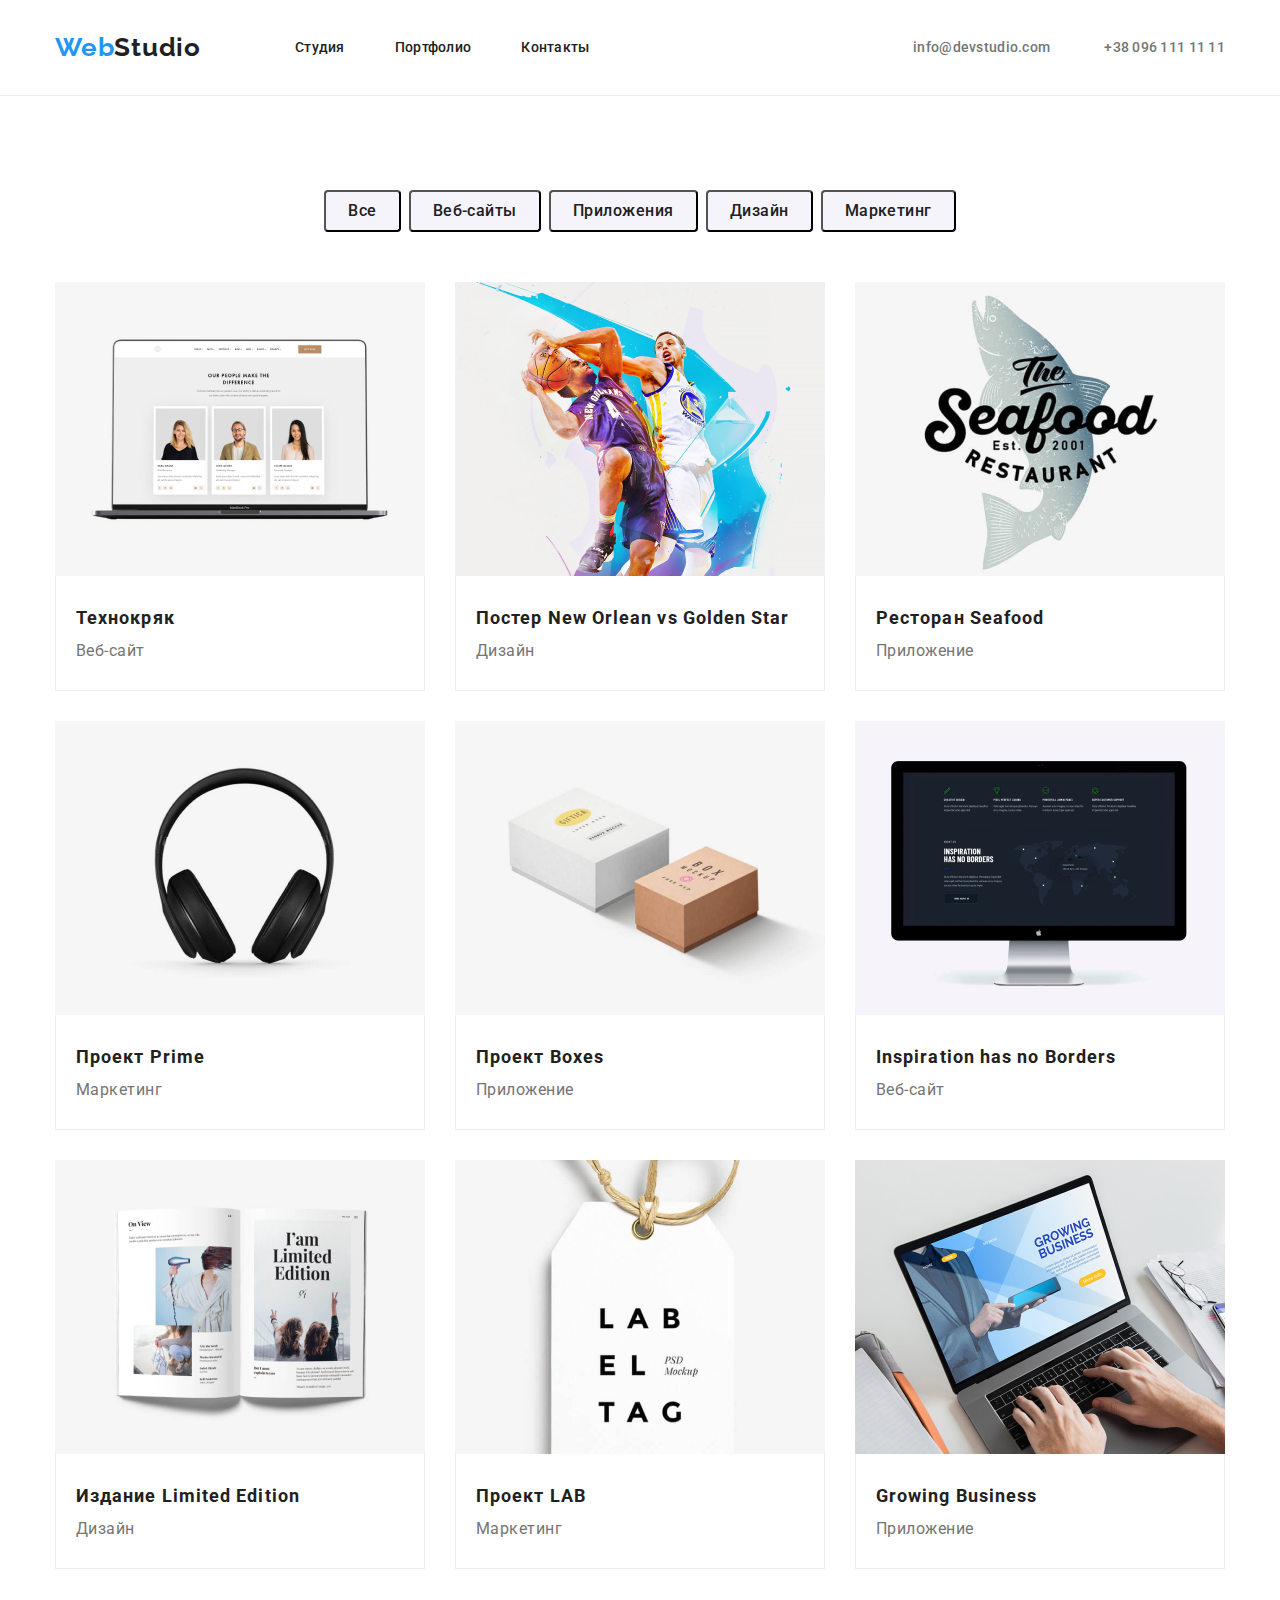
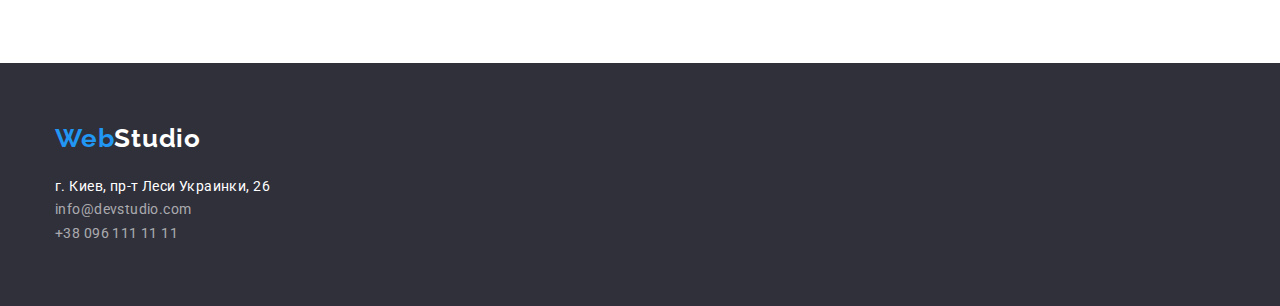
==== portfolio.html @ 3fd45a53 "upd" ====
<!DOCTYPE html>
<html lang="ru">
  <head>
    <meta charset="UTF-8" />
    <meta name="viewport" content="width=device-width, initial-scale=1.0" />
    <title>Портфолио</title>
    <link
      rel="stylesheet"
      href="https://cdnjs.cloudflare.com/ajax/libs/modern-normalize/1.0.0/modern-normalize.css"
    />
    <link
      href="https://fonts.googleapis.com/css2?family=Raleway:wght@700&family=Roboto:wght@400;500;700;900&display=swap"
      rel="stylesheet"
    />
    <link rel="stylesheet" href="./css/styles.css" />
  </head>

  <body>
    <!-- HEADER -->
    <header class="header">
      <div class="container">
        <nav class="navigation">
          <a
            class="logo link"
            href="./index.html"
            aria-label="логотип вэб студиа"
            lang="en"
          >
            <span class="logo-first">Web</span
            ><span class="logo-second">Studio</span>
          </a>
          <ul class="navigation-list list">
            <li class="navigation-list-item">
              <a class="navigation-list-item-link link" href="./index.html"
                >Студия</a
              >
            </li>
            <li class="navigation-list-item">
              <a class="navigation-list-item-link link" href="./portfolio.html"
                >Портфолио</a
              >
            </li>
            <li class="navigation-list-item">
              <a class="navigation-list-item-link link" href="">Контакты</a>
            </li>
          </ul>
        </nav>

        <address class="address">
          <a class="header-mail-link link" href="mailto:info@devstudio.com"
            >info@devstudio.com</a
          >
          <a class="header-tel-link link" href="tel:380961111111"
            >+38 096 111 11 11</a
          >
        </address>
      </div>
    </header>

    <!-- MAIN -->
    <main>
      <!-- PROJECTS -->
      <section class="projects">
        <h1 hidden>Наши проекты</h1>
        <nav class="project-nav">
          <ul class="project-nav-list list">
            <li class="project-nav-list-item">
              <button class="btn" type="button">Все</button>
            </li>
            <li class="project-nav-list-item">
              <button class="btn" type="button">Веб-сайты</button>
            </li>
            <li class="project-nav-list-item">
              <button class="btn" type="button">Приложения</button>
            </li>
            <li class="project-nav-list-item">
              <button class="btn" type="button">Дизайн</button>
            </li>
            <li class="project-nav-list-item">
              <button class="btn" type="button">Маркетинг</button>
            </li>
          </ul>
        </nav>

        <div class="container">
          <ul class="project-list list">
            <li class="project-list-item">
              <img
                class="project-list-img"
                src="./images/portfolio/img.jpg"
                alt="Компьютер с тремя фото"
                width="370"
                height="294"
              />
              <div class="project-list-content">
                <h2 class="projects-title">Технокряк</h2>
                <p class="project-description">Веб-сайт</p>
              </div>
            </li>
            <li class="project-list-item">
              <img
                class="project-list-img"
                src="./images/portfolio/img-1.jpg"
                alt="Два баскетболиста борются за мяч"
                width="370"
                height="294"
              />
              <div class="project-list-content">
                <h2 class="projects-title">
                  Постер <span lang="en">New Orlean vs Golden Star</span>
                </h2>
                <p class="project-description">Дизайн</p>
              </div>
            </li>
            <li class="project-list-item">
              <img
                class="project-list-img"
                src="./images/portfolio/img-2.jpg"
                alt="Логотип ресторана"
                width="370"
                height="294"
              />
              <div class="project-list-content">
                <h2 class="projects-title">
                  Ресторан <span lang="en">Seafood</span>
                </h2>
                <p class="project-description">Приложение</p>
              </div>
            </li>
            <li class="project-list-item">
              <img
                class="project-list-img"
                src="./images/portfolio/img-3.jpg"
                alt="Наушники"
                width="370"
                height="294"
              />
              <div class="project-list-content">
                <h2 class="projects-title">
                  Проект <span lang="en">Prime</span>
                </h2>
                <p class="project-description">Маркетинг</p>
              </div>
            </li>
            <li class="project-list-item">
              <img
                class="project-list-img"
                src="./images/portfolio/img-4.jpg"
                alt="Две коробки разного размера"
                width="370"
                height="294"
              />
              <div class="project-list-content">
                <h2 class="projects-title">
                  Проект <span lang="en">Boxes</span>
                </h2>
                <p class="project-description">Приложение</p>
              </div>
            </li>
            <li class="project-list-item">
              <img
                class="project-list-img"
                src="./images/portfolio/img-5.jpg"
                alt="iMac с сайтом"
                width="370"
                height="294"
              />
              <div class="project-list-content">
                <h2 class="projects-title" lang="en">
                  Inspiration has no Borders
                </h2>
                <p class="project-description">Веб-сайт</p>
              </div>
            </li>
            <li class="project-list-item">
              <img
                class="project-list-img"
                src="./images/portfolio/img-6.jpg"
                alt="Открытая книга"
                width="370"
                height="294"
              />
              <div class="project-list-content">
                <h2 class="projects-title">
                  Издание <span lang="en">Limited Edition</span>
                </h2>
                <p class="project-description">Дизайн</p>
              </div>
            </li>

            <li class="project-list-item">
              <img
                class="project-list-img"
                src="./images/portfolio/img-7.jpg"
                alt="Лейбочка"
                width="370"
                height="294"
              />
              <div class="project-list-content">
                <h2 class="projects-title">
                  Проект <span lang="en">LAB</span>
                </h2>
                <p class="project-description">Маркетинг</p>
              </div>
            </li>
            <li class="project-list-item">
              <img
                class="project-list-img"
                src="./images/portfolio/img-8.jpg"
                alt="Человек печатает на ноутбуке"
                width="370"
                height="294"
              />
              <div class="project-list-content">
                <h2 class="projects-title" lang="en">Growing Business</h2>
                <p class="project-description">Приложение</p>
              </div>
            </li>
          </ul>
        </div>
      </section>
    </main>

    <!-- FOOTER -->
    <footer class="footer">
      <div class="container">
        <a
          class="logo link"
          href="./index.html"
          aria-label="логотип вэб студиа"
          lang="en"
        >
          <span class="logo-first">Web</span
          ><span class="logo-foot-second">Studio</span>
        </a>
        <address class="address">
          <ul class="address-list list">
            <li class="adress-list-item">
              <a
                class="address-list-link link"
                target="_blank"
                href="https://goo.gl/maps/9VeZTKKHiptrLCxo6"
                >г. Киев, пр-т Леси Украинки, 26</a
              >
            </li>
            <li>
              <a class="footer-mail-link link" href="mailto:info@devstudio.com"
                >info@devstudio.com</a
              >
            </li>
            <li>
              <a class="footer-tel-link link" href="tel:380961111111"
                >+38 096 111 11 11</a
              >
            </li>
          </ul>
        </address>
        <!--<img
            class="footer-img"
            src="./images/footer/footer_img.jpg"
            alt="Черный фон подвала"
            width="1600"
            height="252"
          />-->
      </div>
    </footer>
  </body>
</html>
---- css/styles.css ----
/*
Основной цвет текста #757575
Вторичный цвет текста #212121
Акцент #2196F3


font-family: Raleway bold; - лого
font-family: Roboto 500; - навигация шапки, h команды, нав портфолио
font-family: Roboto 900; h героя
font-family: Roboto bold; кнопка услуг, h фичи, h секций, h портфеля
font-family: Roboto normal(400) p фичи, p команды, p портфеля
*/

:root {
  --primari-font-family: 'Roboto', sans-serif;
  --secondary-font: 'Raleway', sans-serif;
  --primary-text-color: #757575;
  --title-text-color: #212121;
  --secondary-title-color: #ffffff;
  --accent-color: #2196f3;
  --secondary-bg-color: #f5f4fa;
}

*,
*::before,
*::after {
  margin: 0;
  padding: 0;
}

.list {
  list-style: none;
}

.link {
  text-decoration: none;
}

.address {
  font-style: normal;
}

body {
  font-family: var(--primari-font-family);
  color: var(--primary-text-color);
  font-style: normal;
  /*max-width: 1600px;
  margin: auto;*/
}

img {
  display: block;
}

/*  ============  COMPONENTS  ============ */

.logo {
  font-family: var(--secondary-font);
  font-weight: 700;
  font-size: 26px;
  line-height: 1.192;
  letter-spacing: 0.03em;
}

.logo-first {
  color: var(--accent-color);
}
.logo-second {
  color: var(--title-text-color);
}

.title {
  font-family: Roboto;
  font-style: normal;
  font-weight: 700;
  font-size: 36px;
  line-height: 1.167;
  text-align: center;
  letter-spacing: 0.03em;
  color: var(--title-text-color);
  margin-bottom: 50px;
}

.container {
  width: 1200px;
  padding: 0 15px;
  margin: 0 auto;
}

.section {
  padding-top: 130px;
  padding-bottom: 120px;
}
/*  ============  END COMPONENTS  ============ */

/*==============  HEADER  ==============*/

.header {
  padding: 32px 0;
  border-bottom: 1px solid #ececec;
}

.header .container {
  display: flex;
  align-items: center;
}

.navigation {
  display: flex;
  align-items: center;
}

.navigation-list {
  display: flex;
}

.header .logo {
  margin-right: 94px;
}

.navigation-list-item:not(:last-child) {
  margin-right: 50px;
}

.header .address {
  margin-left: auto;
}

.header-mail-link {
  margin-right: 50px;
}

.navigation-list-item-link {
  padding: 32px 0;

  color: var(--title-text-color);

  font-weight: 500;
  font-size: 14px;
  line-height: 1.143;
  letter-spacing: 0.02em;
}

.header-mail-link,
.header-tel-link {
  padding: 32px 0;

  color: var(--primary-text-color);

  font-weight: 500;
  font-size: 14px;
  line-height: 1.143;
  letter-spacing: 0.02em;
}

.navigation-list-item-link:hover,
.navigation-list-item-link:focus,
.header-mail-link:hover,
.header-tel-link:hover,
.header-mail-link:focus,
.header-tel-link:focus {
  color: var(--accent-color);
}

/*==============  END HEADER  ==============*/

/*==============  HERO  ==============*/
.hero {
  background-color: #2f303a;
}

.hero .container {
  text-align: center;
  padding: 200px 452px;
  width: 1600px;
}

.hero-title {
  color: var(--secondary-title-color);

  font-weight: 900;
  font-size: 44px;
  line-height: 1.364;
  letter-spacing: 0.06em;
  text-transform: uppercase;
  margin-bottom: 30px;
}

.hero-btn {
  border-radius: 4px;
  padding: 10px 32px;

  background-color: var(--accent-color);
  color: var(--secondary-title-color);
  min-width: 200px;
  height: 50px;
  font-weight: 700;
  font-size: 16px;
  line-height: 1.875;
  letter-spacing: 0.06em;
}

/*==============  END HERO  ==============*/

/*==============  FEATURES  ==============*/

.features-title {
  font-weight: 700;
  font-size: 14px;
  line-height: 1.143;
  letter-spacing: 0.03em;
  text-transform: uppercase;
  color: var(--title-text-color);
}

.features-description {
  font-weight: 400;
  font-size: 14px;
  line-height: 1.714;
  letter-spacing: 0.03em;
}

.features .container {
  display: flex;
  padding-top: 94px;
  padding-bottom: 94px;
}

.features-list {
  display: flex;
}

.features-list-item:not(:last-child) {
  margin-right: 30px;
}

.features-description {
  width: 270px;
  height: 101px;
}
/*==============  END FEATURES ==============*/

/*==============  ABOUT US ==============*/

.about .container {
  display: flex;
  flex-direction: column;
  padding-bottom: 94px;
}

.about .title {
  margin-bottom: 50px;
}

.about-list {
  display: flex;
  justify-content: space-between;
}

.about-list-item:not(:last-child) {
  margin-right: 30px;
}

/*==============  END ABOUT US ==============*/

/*==============  TEAM  ==============*/

.team-list-name {
  font-weight: 500;
  font-size: 16px;
  line-height: 1.187;
  text-align: center;
  letter-spacing: 0.03em;
  color: var(--title-text-color);
}

.team-list-position {
  font-weight: 400;
  font-size: 16px;
  line-height: 1.187;
  text-align: center;
  letter-spacing: 0.03em;
}

.team .container {
  display: flex;
  flex-direction: column;
  justify-content: space-between;
  padding-top: 94px;
  padding-bottom: 94px;
}

.team .title {
  margin-bottom: 50px;
}

.team-list {
  display: flex;
}

.team-list-item {
  width: 270px;
  box-shadow: 0px 1px 3px rgba(0, 0, 0, 0.12), 0px 1px 1px rgba(0, 0, 0, 0.14),
    0px 2px 1px rgba(0, 0, 0, 0.2);
  border-radius: 0px 0px 4px 4px;
}

.team-list-item:not(:last-child) {
  margin-right: 30px;
}

.team-list-content {
  width: 270px;
  padding-top: 30px;
  padding-right: 58px;
  padding-bottom: 30px;
  padding-left: 58px;
  background-color: var(--secondary-title-color);
  box-shadow: 0px 1px 3px rgba(0, 0, 0, 0.12), 0px 1px 1px rgba(0, 0, 0, 0.14),
    0px 2px 1px rgba(0, 0, 0, 0.2);
  border-radius: 0px 0px 4px 4px;
}

.team .team-list-name {
  margin-bottom: 10px;
}

.team {
  background-color: var(--secondary-bg-color);
}

/*===========  END TEAM ==============*/

/*==============  FOOTER ==============*/
.footer {
  background-color: #2f303a;
}

.footer .container {
  padding: 60px 15px;
}

.address-list-link {
  font-weight: 400;
  font-size: 14px;
  line-height: 24px;
  letter-spacing: 0.03em;
  color: var(--secondary-title-color);
}

.footer-mail-link,
.footer-tel-link {
  font-weight: 400;
  font-size: 14px;
  line-height: 1.714;
  letter-spacing: 0.03em;
  color: rgba(255, 255, 255, 0.6);
}

.address-list-link:hover,
.footer-mail-link:hover,
.footer-tel-link:hover,
.address-list-link:focus,
.footer-mail-link:focus,
.footer-tel-link:focus {
  color: var(--accent-color);
}

.footer .logo {
  display: block;
  margin-bottom: 20px;
}

.logo-foot-second {
  color: var(--secondary-title-color);
}
/*==============  END FOOTER ==============*/

/*++++++++++++++++ PORTFOLIO +++++++++++++++++*/
/*==============  PROJECTS ==============*/

.project-nav {
  margin-top: 94px;
  margin-bottom: 50px;
}

.project-nav-list {
  display: flex;
  justify-content: center;
}

.project-nav-list-item:not(:last-child) {
  margin-right: 8px;
}

.project-list {
  display: flex;
  flex-wrap: wrap;
  margin-bottom: 94px;
}

.project-list-item {
  margin-right: 30px;
  margin-bottom: 30px;
}

.project-list-item:nth-child(3n) {
  margin-right: 0px;
}

.project-list-item:nth-last-child(-n + 3) {
  margin-bottom: 0px;
}

.project-list-content {
  padding: 24px 20px;
  border-right: 1px solid #eeeeee;
  border-bottom: 1px solid #eeeeee;
  border-left: 1px solid #eeeeee;
}

.project-list-item .projects-title {
  font-weight: 700;
  font-size: 18px;
  line-height: 2;
  letter-spacing: 0.06em;
  color: var(--title-text-color);
}

.project-description {
  font-weight: 400;
  font-size: 16px;
  line-height: 30px;
  letter-spacing: 0.03em;
}

.btn {
  padding: 6px 22px;
  font-weight: 500;
  font-size: 16px;
  line-height: 26px;
  text-align: center;
  letter-spacing: 0.03em;
  color: var(--title-text-color);
  background: var(--secondary-bg-color);
  border-radius: 4px;
}

.btn:hover,
.btn:focus {
  color: var(--secondary-title-color);
  background-color: var(--accent-color);
}
/*==============  END PROJECTS ==============*/
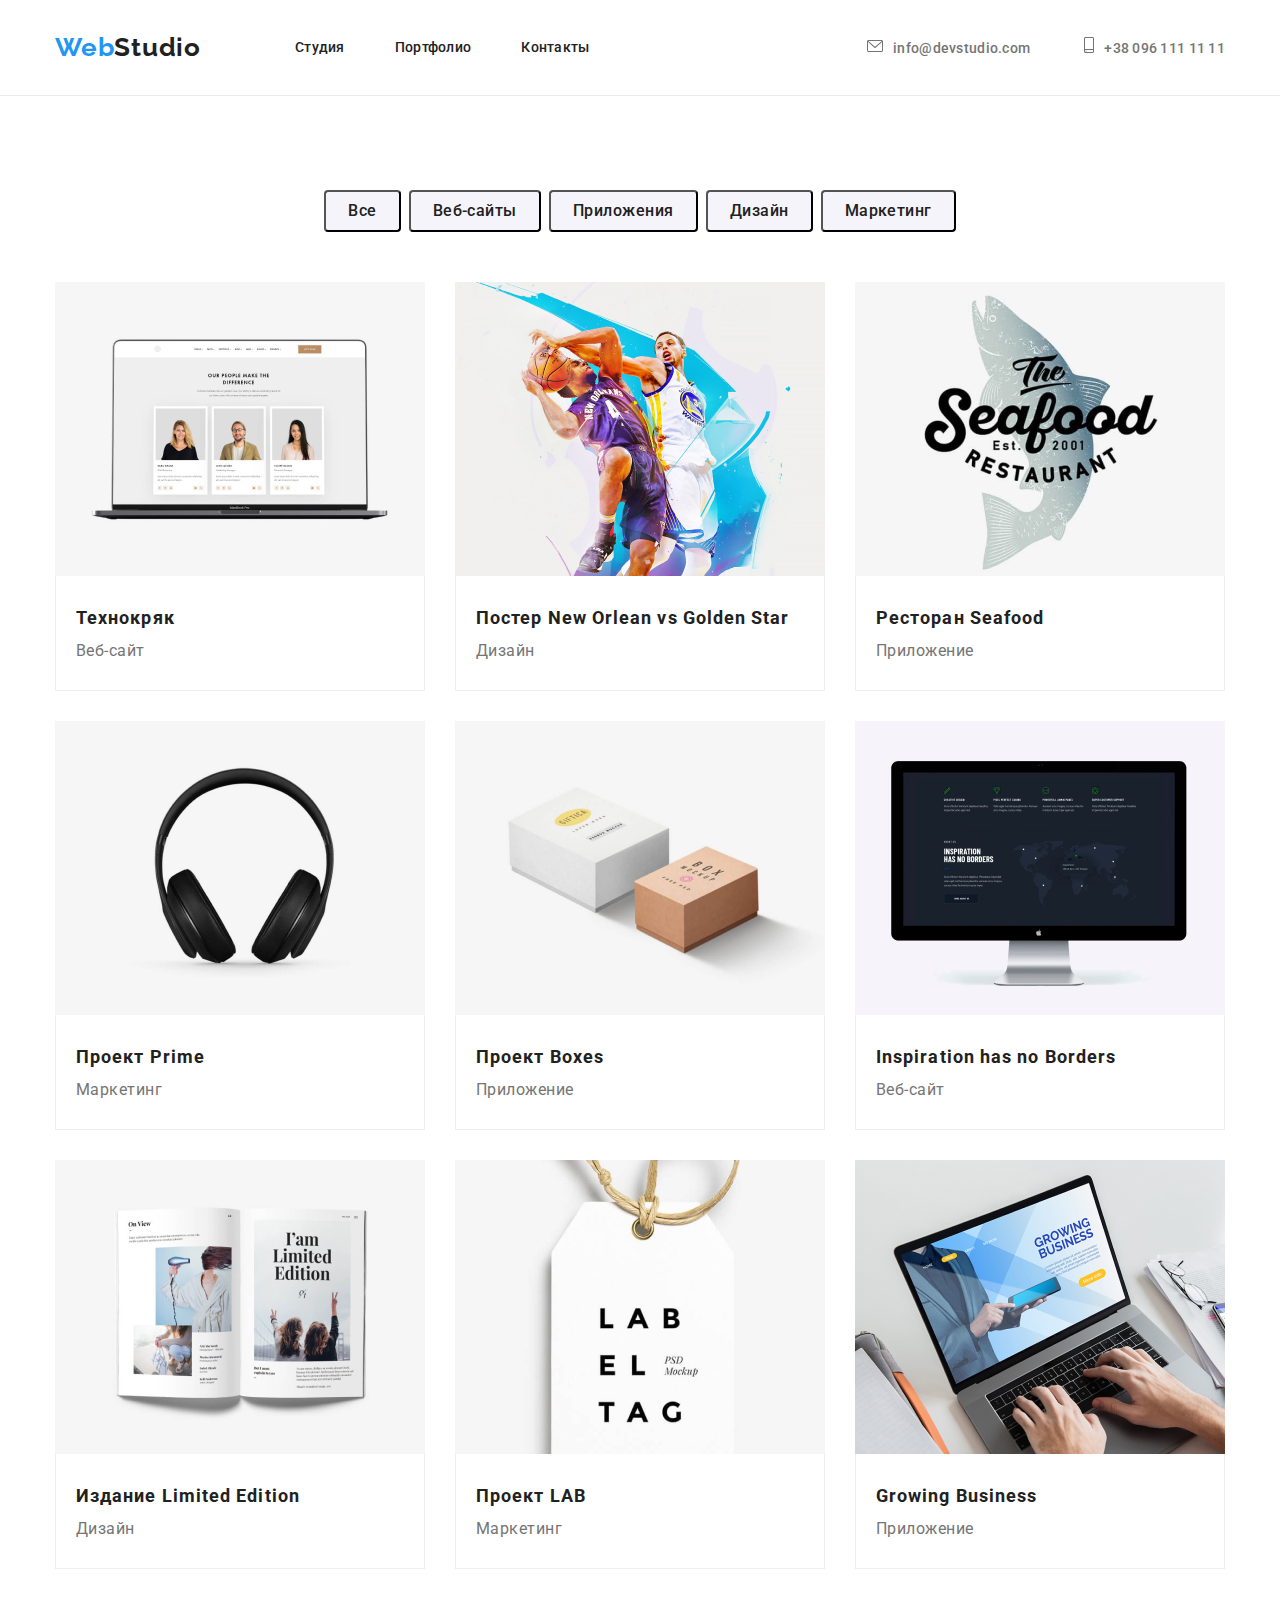
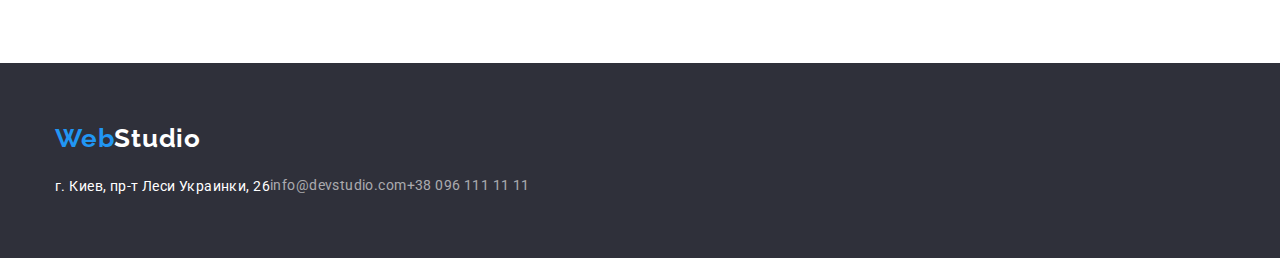
==== commit ed41dab3: "upd" ====
--- a/portfolio.html
+++ b/portfolio.html
@@ -85,136 +85,154 @@
         <div class="container">
           <ul class="project-list list">
             <li class="project-list-item">
-              <img
-                class="project-list-img"
-                src="./images/portfolio/img.jpg"
-                alt="Компьютер с тремя фото"
-                width="370"
-                height="294"
-              />
-              <div class="project-list-content">
-                <h2 class="projects-title">Технокряк</h2>
-                <p class="project-description">Веб-сайт</p>
-              </div>
-            </li>
-            <li class="project-list-item">
-              <img
-                class="project-list-img"
-                src="./images/portfolio/img-1.jpg"
-                alt="Два баскетболиста борются за мяч"
-                width="370"
-                height="294"
-              />
-              <div class="project-list-content">
-                <h2 class="projects-title">
-                  Постер <span lang="en">New Orlean vs Golden Star</span>
-                </h2>
-                <p class="project-description">Дизайн</p>
-              </div>
-            </li>
-            <li class="project-list-item">
-              <img
-                class="project-list-img"
-                src="./images/portfolio/img-2.jpg"
-                alt="Логотип ресторана"
-                width="370"
-                height="294"
-              />
-              <div class="project-list-content">
-                <h2 class="projects-title">
-                  Ресторан <span lang="en">Seafood</span>
-                </h2>
-                <p class="project-description">Приложение</p>
-              </div>
-            </li>
-            <li class="project-list-item">
-              <img
-                class="project-list-img"
-                src="./images/portfolio/img-3.jpg"
-                alt="Наушники"
-                width="370"
-                height="294"
-              />
-              <div class="project-list-content">
-                <h2 class="projects-title">
-                  Проект <span lang="en">Prime</span>
-                </h2>
-                <p class="project-description">Маркетинг</p>
-              </div>
-            </li>
-            <li class="project-list-item">
-              <img
-                class="project-list-img"
-                src="./images/portfolio/img-4.jpg"
-                alt="Две коробки разного размера"
-                width="370"
-                height="294"
-              />
-              <div class="project-list-content">
-                <h2 class="projects-title">
-                  Проект <span lang="en">Boxes</span>
-                </h2>
-                <p class="project-description">Приложение</p>
-              </div>
-            </li>
-            <li class="project-list-item">
-              <img
-                class="project-list-img"
-                src="./images/portfolio/img-5.jpg"
-                alt="iMac с сайтом"
-                width="370"
-                height="294"
-              />
-              <div class="project-list-content">
-                <h2 class="projects-title" lang="en">
-                  Inspiration has no Borders
-                </h2>
-                <p class="project-description">Веб-сайт</p>
-              </div>
-            </li>
-            <li class="project-list-item">
-              <img
-                class="project-list-img"
-                src="./images/portfolio/img-6.jpg"
-                alt="Открытая книга"
-                width="370"
-                height="294"
-              />
-              <div class="project-list-content">
-                <h2 class="projects-title">
-                  Издание <span lang="en">Limited Edition</span>
-                </h2>
-                <p class="project-description">Дизайн</p>
-              </div>
-            </li>
-
-            <li class="project-list-item">
-              <img
-                class="project-list-img"
-                src="./images/portfolio/img-7.jpg"
-                alt="Лейбочка"
-                width="370"
-                height="294"
-              />
-              <div class="project-list-content">
-                <h2 class="projects-title">
-                  Проект <span lang="en">LAB</span>
-                </h2>
-                <p class="project-description">Маркетинг</p>
-              </div>
-            </li>
-            <li class="project-list-item">
-              <img
-                class="project-list-img"
-                src="./images/portfolio/img-8.jpg"
-                alt="Человек печатает на ноутбуке"
-                width="370"
-                height="294"
-              />
-              <div class="project-list-content">
-                <h2 class="projects-title" lang="en">Growing Business</h2>
-                <p class="project-description">Приложение</p>
-              </div>
+              <a class="project-list-link link" href="">
+                <img
+                  class="project-list-img"
+                  src="./images/portfolio/img.jpg"
+                  alt="Компьютер с тремя фото"
+                  width="370"
+                  height="294"
+                />
+                <div class="project-list-content">
+                  <h2 class="projects-title">Технокряк</h2>
+                  <p class="project-description">Веб-сайт</p>
+                </div>
+              </a>
+            </li>
+            <li class="project-list-item">
+              <a class="project-list-link link" href="">
+                <img
+                  class="project-list-img"
+                  src="./images/portfolio/img-1.jpg"
+                  alt="Два баскетболиста борются за мяч"
+                  width="370"
+                  height="294"
+                />
+                <div class="project-list-content">
+                  <h2 class="projects-title">
+                    Постер <span lang="en">New Orlean vs Golden Star</span>
+                  </h2>
+                  <p class="project-description">Дизайн</p>
+                </div>
+              </a>
+            </li>
+            <li class="project-list-item">
+              <a class="project-list-link link" href="">
+                <img
+                  class="project-list-img"
+                  src="./images/portfolio/img-2.jpg"
+                  alt="Логотип ресторана"
+                  width="370"
+                  height="294"
+                />
+                <div class="project-list-content">
+                  <h2 class="projects-title">
+                    Ресторан <span lang="en">Seafood</span>
+                  </h2>
+                  <p class="project-description">Приложение</p>
+                </div>
+              </a>
+            </li>
+            <li class="project-list-item">
+              <a class="project-list-link link" href="">
+                <img
+                  class="project-list-img"
+                  src="./images/portfolio/img-3.jpg"
+                  alt="Наушники"
+                  width="370"
+                  height="294"
+                />
+                <div class="project-list-content">
+                  <h2 class="projects-title">
+                    Проект <span lang="en">Prime</span>
+                  </h2>
+                  <p class="project-description">Маркетинг</p>
+                </div>
+              </a>
+            </li>
+            <li class="project-list-item">
+              <a class="project-list-link link" href="">
+                <img
+                  class="project-list-img"
+                  src="./images/portfolio/img-4.jpg"
+                  alt="Две коробки разного размера"
+                  width="370"
+                  height="294"
+                />
+                <div class="project-list-content">
+                  <h2 class="projects-title">
+                    Проект <span lang="en">Boxes</span>
+                  </h2>
+                  <p class="project-description">Приложение</p>
+                </div>
+              </a>
+            </li>
+            <li class="project-list-item">
+              <a class="project-list-link link" href="">
+                <img
+                  class="project-list-img"
+                  src="./images/portfolio/img-5.jpg"
+                  alt="iMac с сайтом"
+                  width="370"
+                  height="294"
+                />
+                <div class="project-list-content">
+                  <h2 class="projects-title" lang="en">
+                    Inspiration has no Borders
+                  </h2>
+                  <p class="project-description">Веб-сайт</p>
+                </div>
+              </a>
+            </li>
+            <li class="project-list-item">
+              <a class="project-list-link link" href="">
+                <img
+                  class="project-list-img"
+                  src="./images/portfolio/img-6.jpg"
+                  alt="Открытая книга"
+                  width="370"
+                  height="294"
+                />
+                <div class="project-list-content">
+                  <h2 class="projects-title">
+                    Издание <span lang="en">Limited Edition</span>
+                  </h2>
+                  <p class="project-description">Дизайн</p>
+                </div>
+              </a>
+            </li>
+
+            <li class="project-list-item">
+              <a class="project-list-link link" href="">
+                <img
+                  class="project-list-img"
+                  src="./images/portfolio/img-7.jpg"
+                  alt="Лейбочка"
+                  width="370"
+                  height="294"
+                />
+                <div class="project-list-content">
+                  <h2 class="projects-title">
+                    Проект <span lang="en">LAB</span>
+                  </h2>
+                  <p class="project-description">Маркетинг</p>
+                </div>
+              </a>
+            </li>
+            <li class="project-list-item">
+              <a class="project-list-link link" href="">
+                <img
+                  class="project-list-img"
+                  src="./images/portfolio/img-8.jpg"
+                  alt="Человек печатает на ноутбуке"
+                  width="370"
+                  height="294"
+                />
+                <div class="project-list-content">
+                  <h2 class="projects-title" lang="en">Growing Business</h2>
+                  <p class="project-description">Приложение</p>
+                </div>
+              </a>
             </li>
           </ul>
         </div>
--- a/css/styles.css
+++ b/css/styles.css
@@ -12,8 +12,8 @@
 */
 
 :root {
-  --primari-font-family: 'Roboto', sans-serif;
-  --secondary-font: 'Raleway', sans-serif;
+  --primari-font-family: "Roboto", sans-serif;
+  --secondary-font: "Raleway", sans-serif;
   --primary-text-color: #757575;
   --title-text-color: #212121;
   --secondary-title-color: #ffffff;
@@ -34,6 +34,7 @@
 
 .link {
   text-decoration: none;
+  color: inherit;
 }
 
 .address {
@@ -141,6 +142,11 @@
   letter-spacing: 0.02em;
 }
 
+.address-list {
+  display: flex;
+  align-items: center;
+}
+
 .header-mail-link,
 .header-tel-link {
   padding: 32px 0;
@@ -151,6 +157,28 @@
   font-size: 14px;
   line-height: 1.143;
   letter-spacing: 0.02em;
+}
+
+.header-mail-link::before {
+  display: inline-block;
+  content: "";
+  width: 16px;
+  height: 14px;
+  background-image: url(../images/header/mail.svg);
+  background-repeat: no-repeat;
+  background-position: center;
+  margin-right: 10px;
+}
+
+.header-tel-link::before {
+  display: inline-block;
+  content: "";
+  width: 10px;
+  height: 16px;
+  background-image: url(../images/header/smartphone.svg);
+  background-repeat: no-repeat;
+  background-position: center;
+  margin-right: 10px;
 }
 
 .navigation-list-item-link:hover,
@@ -165,14 +193,19 @@
 /*==============  END HEADER  ==============*/
 
 /*==============  HERO  ==============*/
-.hero {
-  background-color: #2f303a;
-}
-
 .hero .container {
   text-align: center;
-  padding: 200px 452px;
+  padding-top: 200px;
+  padding-bottom: 200px;
+  height: 600px;
   width: 1600px;
+  background-color: #2f303a;
+  background-image: linear-gradient(
+      to right,
+      rgba(47, 48, 58, 0.4),
+      rgba(47, 48, 58, 0.4)
+    ),
+    url(../images/hero/hero-img.jpg);
 }
 
 .hero-title {
@@ -211,6 +244,34 @@
   letter-spacing: 0.03em;
   text-transform: uppercase;
   color: var(--title-text-color);
+}
+
+.features-title::before {
+  display: block;
+  content: "";
+  width: 270px;
+  height: 120px;
+  background-color: var(--secondary-bg-color);
+  margin-right: 30px;
+  margin-bottom: 30px;
+  background-repeat: no-repeat;
+  background-position: center;
+}
+
+.detail::before {
+  background-image: url(../images/features/antenna.svg);
+}
+
+.time::before {
+  background-image: url(../images/features/clock.svg);
+}
+
+.plan::before {
+  background-image: url(../images/features/diagram.svg);
+}
+
+.tech::before {
+  background-image: url(../images/features/astronaut.svg);
 }
 
 .features-description {
@@ -399,6 +460,12 @@
   margin-bottom: 94px;
 }
 
+.project-list-item:hover,
+.project-list-item:focus {
+  box-shadow: 0px 1px 1px rgba(0, 0, 0, 0.12), 0px 4px 4px rgba(0, 0, 0, 0.06),
+    1px 4px 6px rgba(0, 0, 0, 0.16);
+}
+
 .project-list-item {
   margin-right: 30px;
   margin-bottom: 30px;
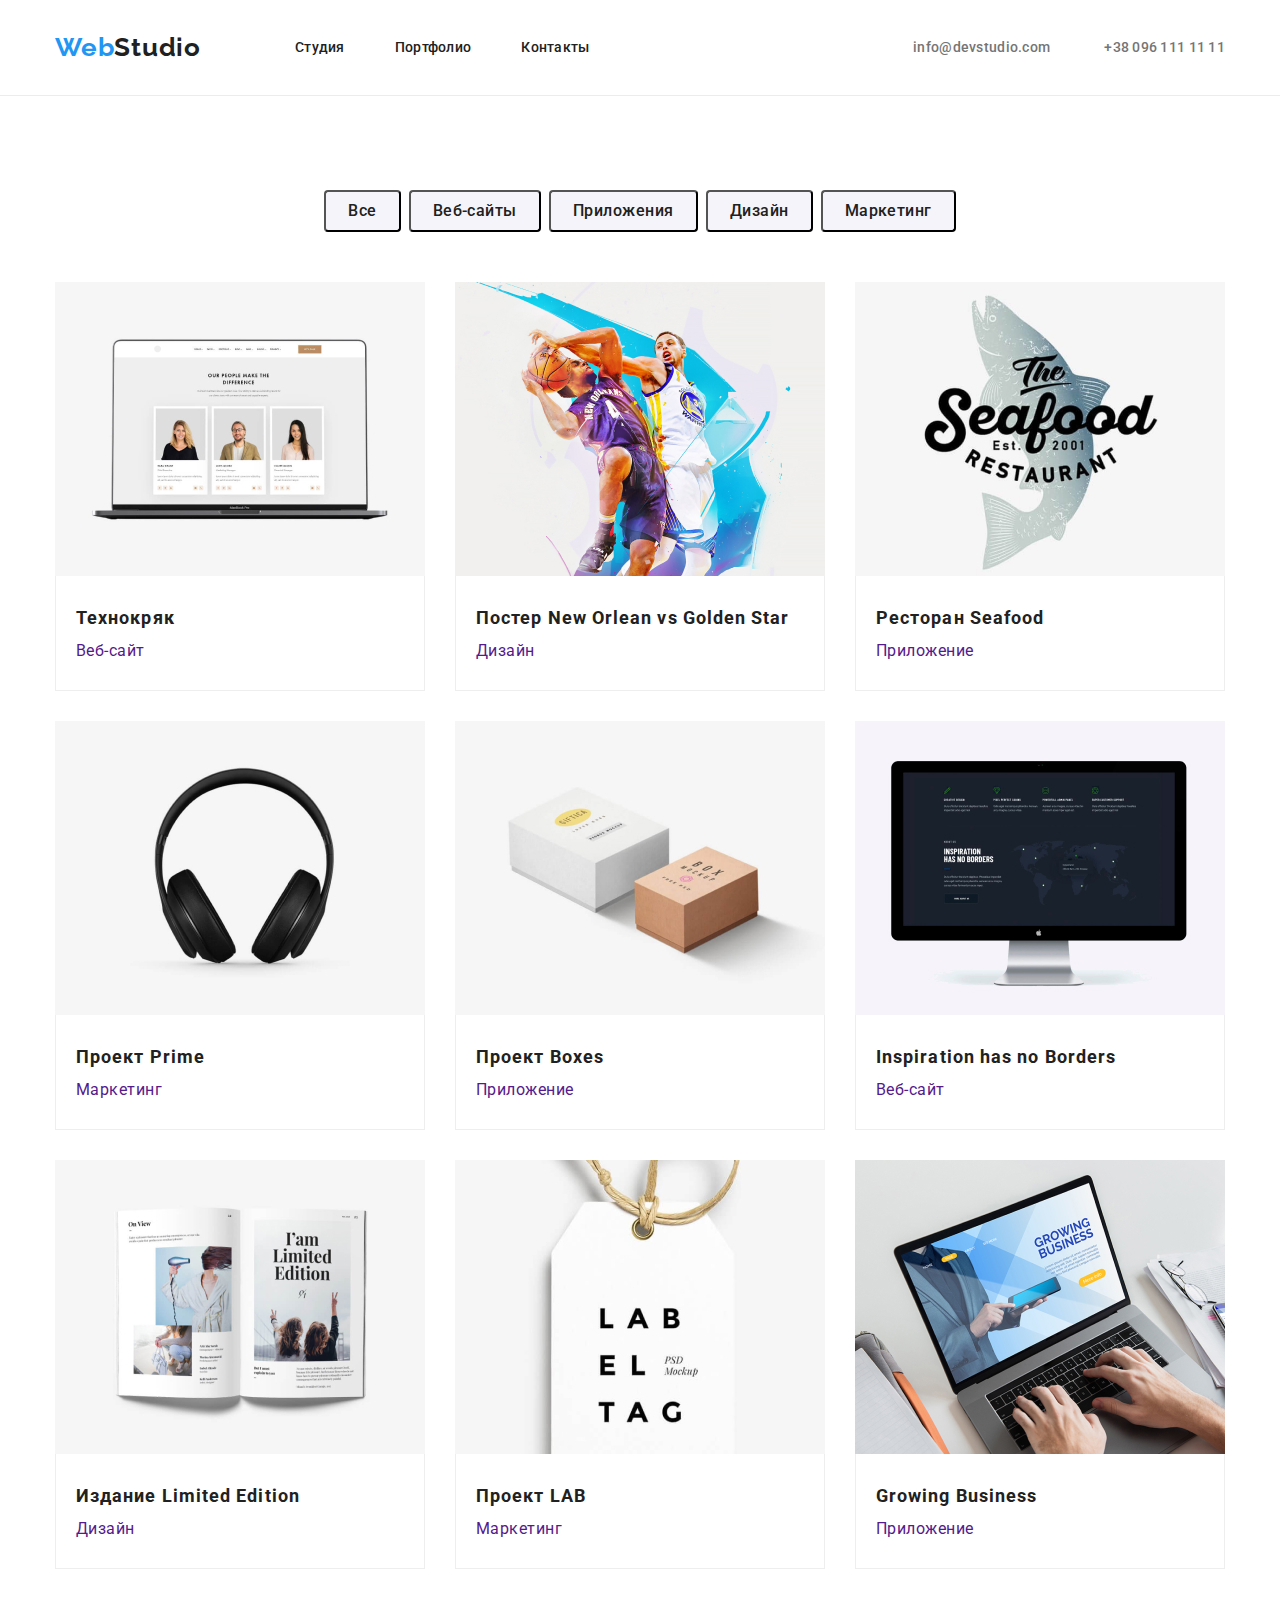
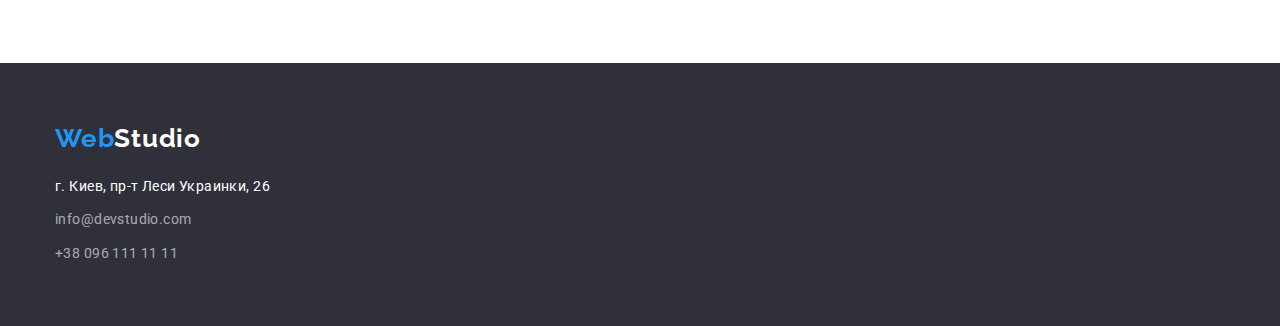
==== commit 87d9e39d: "Update portfolio.html" ====
--- a/portfolio.html
+++ b/portfolio.html
@@ -252,7 +252,7 @@
           ><span class="logo-foot-second">Studio</span>
         </a>
         <address class="address">
-          <ul class="address-list list">
+          <ul class="address-list-footer list">
             <li class="adress-list-item">
               <a
                 class="address-list-link link"
@@ -261,25 +261,18 @@
                 >г. Киев, пр-т Леси Украинки, 26</a
               >
             </li>
-            <li>
+            <li class="adress-list-item">
               <a class="footer-mail-link link" href="mailto:info@devstudio.com"
                 >info@devstudio.com</a
               >
             </li>
-            <li>
+            <li class="adress-list-item">
               <a class="footer-tel-link link" href="tel:380961111111"
                 >+38 096 111 11 11</a
               >
             </li>
           </ul>
         </address>
-        <!--<img
-            class="footer-img"
-            src="./images/footer/footer_img.jpg"
-            alt="Черный фон подвала"
-            width="1600"
-            height="252"
-          />-->
       </div>
     </footer>
   </body>
--- a/css/styles.css
+++ b/css/styles.css
@@ -30,11 +30,11 @@
 
 .list {
   list-style: none;
+  color: inherit;
 }
 
 .link {
   text-decoration: none;
-  color: inherit;
 }
 
 .address {
@@ -45,8 +45,8 @@
   font-family: var(--primari-font-family);
   color: var(--primary-text-color);
   font-style: normal;
-  /*max-width: 1600px;
-  margin: auto;*/
+  max-width: 1600px;
+  margin: auto;
 }
 
 img {
@@ -157,28 +157,6 @@
   font-size: 14px;
   line-height: 1.143;
   letter-spacing: 0.02em;
-}
-
-.header-mail-link::before {
-  display: inline-block;
-  content: "";
-  width: 16px;
-  height: 14px;
-  background-image: url(../images/header/mail.svg);
-  background-repeat: no-repeat;
-  background-position: center;
-  margin-right: 10px;
-}
-
-.header-tel-link::before {
-  display: inline-block;
-  content: "";
-  width: 10px;
-  height: 16px;
-  background-image: url(../images/header/smartphone.svg);
-  background-repeat: no-repeat;
-  background-position: center;
-  margin-right: 10px;
 }
 
 .navigation-list-item-link:hover,
@@ -401,6 +379,14 @@
   padding: 60px 15px;
 }
 
+.address-list-footer {
+  display: block;
+}
+
+.adress-list-item {
+  margin-top: 10px;
+}
+
 .address-list-link {
   font-weight: 400;
   font-size: 14px;
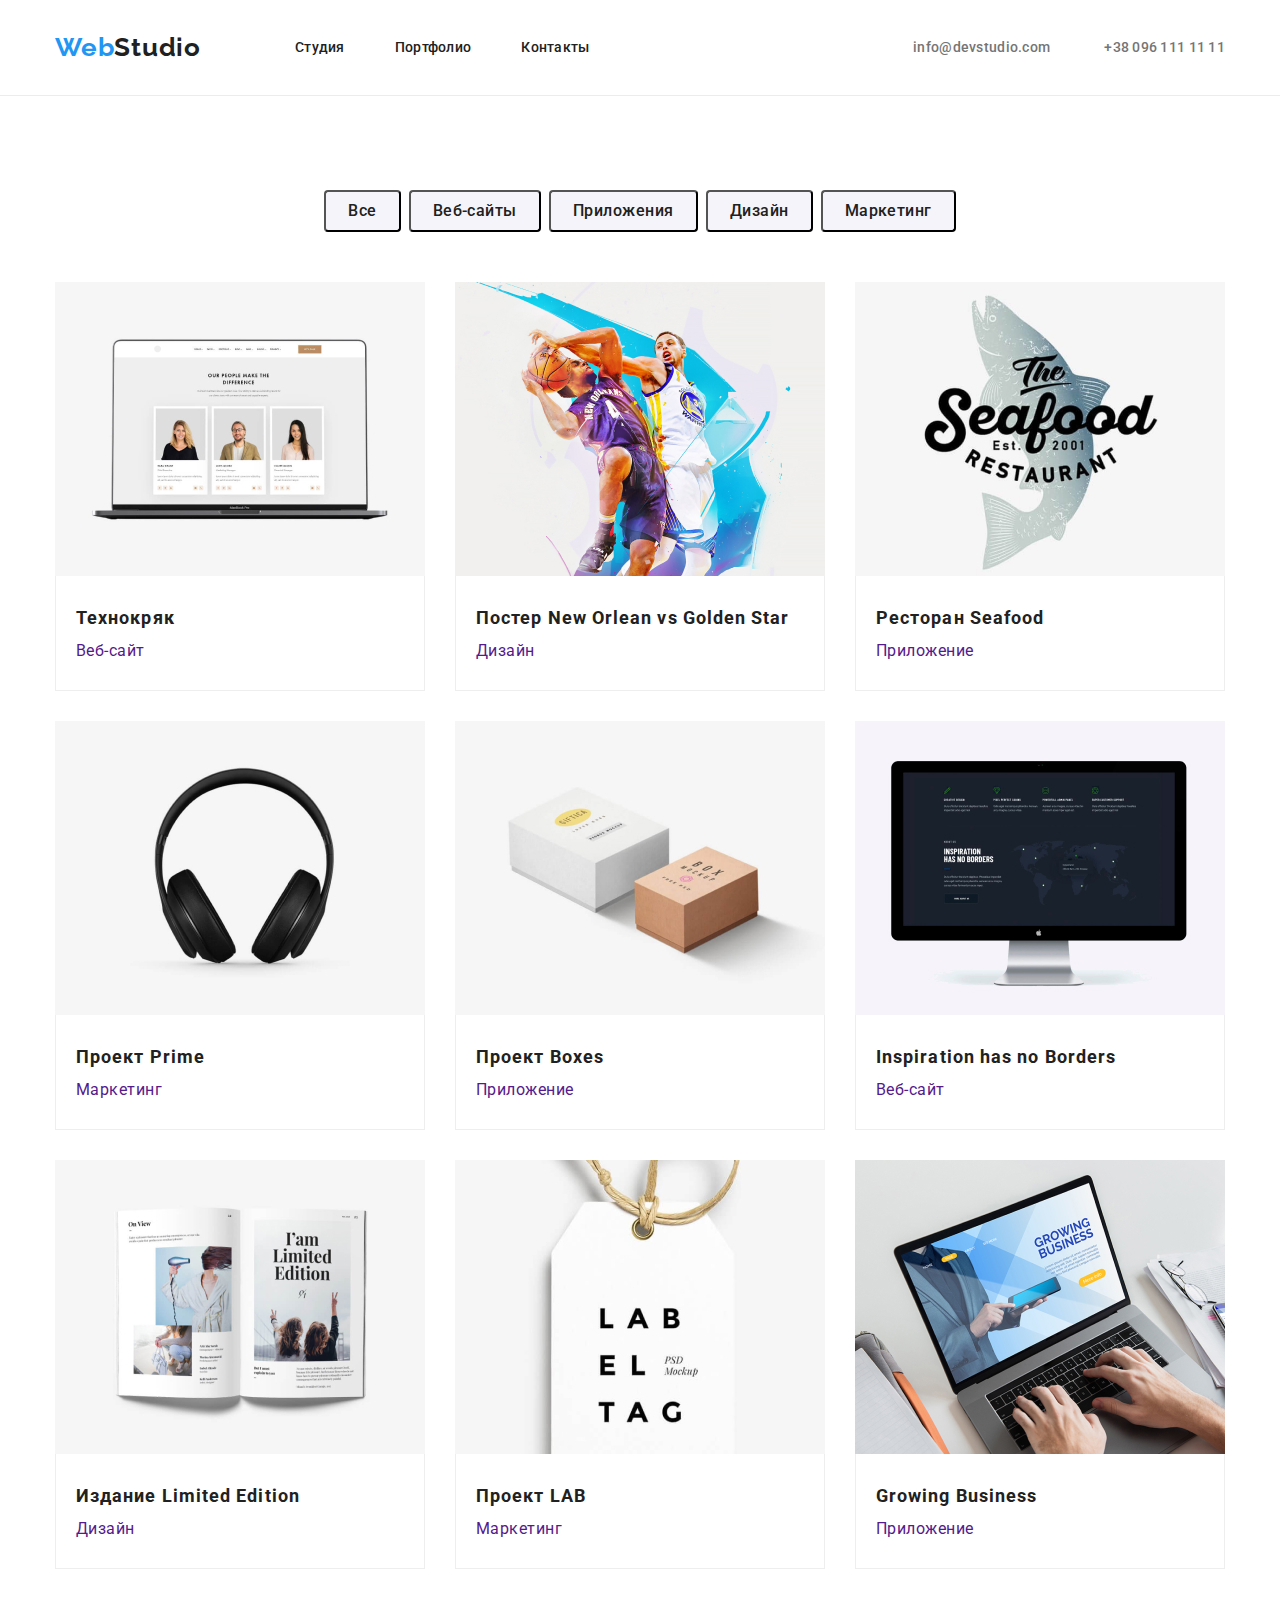
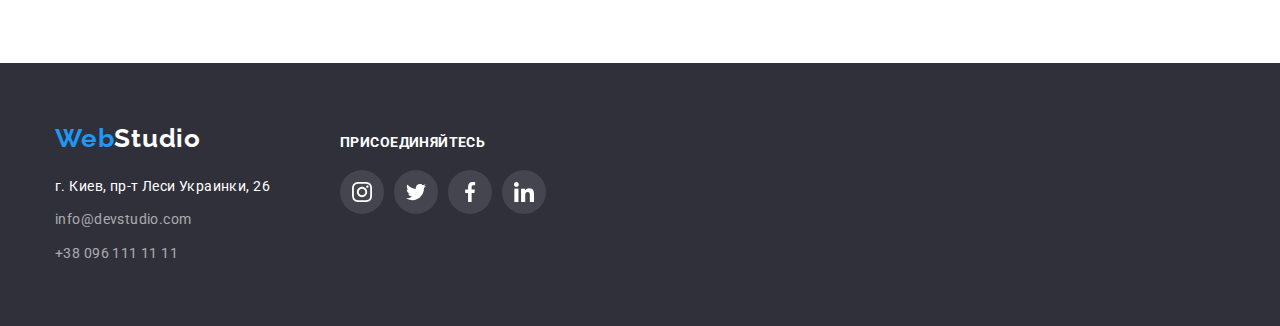
==== commit df1e0c0c: "Update portfolio.html" ====
--- a/portfolio.html
+++ b/portfolio.html
@@ -242,37 +242,74 @@
     <!-- FOOTER -->
     <footer class="footer">
       <div class="container">
-        <a
-          class="logo link"
-          href="./index.html"
-          aria-label="логотип вэб студиа"
-          lang="en"
-        >
-          <span class="logo-first">Web</span
-          ><span class="logo-foot-second">Studio</span>
-        </a>
-        <address class="address">
-          <ul class="address-list-footer list">
-            <li class="adress-list-item">
-              <a
-                class="address-list-link link"
-                target="_blank"
-                href="https://goo.gl/maps/9VeZTKKHiptrLCxo6"
-                >г. Киев, пр-т Леси Украинки, 26</a
-              >
-            </li>
-            <li class="adress-list-item">
-              <a class="footer-mail-link link" href="mailto:info@devstudio.com"
-                >info@devstudio.com</a
-              >
-            </li>
-            <li class="adress-list-item">
-              <a class="footer-tel-link link" href="tel:380961111111"
-                >+38 096 111 11 11</a
-              >
+        <div class="footer-address">
+          <a
+            class="logo link"
+            href="./index.html"
+            aria-label="логотип вэб студиа"
+            lang="en"
+          >
+            <span class="logo-first">Web</span
+            ><span class="logo-foot-second">Studio</span>
+          </a>
+          <address class="address">
+            <ul class="address-list-footer list">
+              <li class="adress-list-item">
+                <a
+                  class="address-list-link link"
+                  target="_blank"
+                  href="https://goo.gl/maps/9VeZTKKHiptrLCxo6"
+                  >г. Киев, пр-т Леси Украинки, 26</a
+                >
+              </li>
+              <li class="adress-list-item">
+                <a
+                  class="footer-mail-link link"
+                  href="mailto:info@devstudio.com"
+                  >info@devstudio.com</a
+                >
+              </li>
+              <li class="adress-list-item">
+                <a class="footer-tel-link link" href="tel:380961111111"
+                  >+38 096 111 11 11</a
+                >
+              </li>
+            </ul>
+          </address>
+        </div>
+        <div class="footer-social">
+          <p class="footer-text-item">Присоединяйтесь</p>
+          <ul class="footer-social-list list">
+            <li class="footer-social-list-item">
+              <a class="footer-social-list-item-link link" href="">
+                <svg width="20px" height="20px" class="social-link">
+                  <use href="./images/sprite.svg#icon-instagram"></use>
+                </svg>
+              </a>
+            </li>
+            <li class="footer-social-list-item">
+              <a class="footer-social-list-item-link link" href="">
+                <svg width="20px" height="20px" class="social-link">
+                  <use href="./images/sprite.svg#icon-twitter"></use>
+                </svg>
+              </a>
+            </li>
+            <li class="footer-social-list-item">
+              <a class="footer-social-list-item-link link" href="">
+                <svg width="20px" height="20px" class="social-link">
+                  <use href="./images/sprite.svg#icon-facebook"></use>
+                </svg>
+              </a>
+            </li>
+            <li class="footer-social-list-item">
+              <a class="footer-social-list-item-link link" href="">
+                <svg width="20px" height="20px" class="social-link">
+                  <use href="./images/sprite.svg#icon-linkedin"></use>
+                </svg>
+              </a>
             </li>
           </ul>
-        </address>
+        </div>
       </div>
     </footer>
   </body>
--- a/css/styles.css
+++ b/css/styles.css
@@ -19,6 +19,7 @@
   --secondary-title-color: #ffffff;
   --accent-color: #2196f3;
   --secondary-bg-color: #f5f4fa;
+  --link-color: #afb1b8;
 }
 
 *,
@@ -147,6 +148,10 @@
   align-items: center;
 }
 
+.address-logo {
+  display: inline-block;
+  margin-right: 10px;
+}
 .header-mail-link,
 .header-tel-link {
   padding: 32px 0;
@@ -168,6 +173,16 @@
   color: var(--accent-color);
 }
 
+.address-logo {
+  fill: var(--primary-text-color);
+}
+
+.header-mail-link:hover .address-logo,
+.header-tel-link:hover .address-logo,
+.header-mail-link:focus .address-logo,
+.header-tel-link:focus .address-logo {
+  fill: var(--accent-color);
+}
 /*==============  END HEADER  ==============*/
 
 /*==============  HERO  ==============*/
@@ -319,6 +334,7 @@
   line-height: 1.187;
   text-align: center;
   letter-spacing: 0.03em;
+  margin-bottom: 16px;
 }
 
 .team .container {
@@ -363,13 +379,61 @@
 .team .team-list-name {
   margin-bottom: 10px;
 }
-
+.team-social-list {
+  display: flex;
+  align-items: center;
+  justify-content: center;
+}
 .team {
   background-color: var(--secondary-bg-color);
 }
 
+.team-social-list-item-link {
+  display: flex;
+  align-items: center;
+  justify-content: center;
+  width: 44px;
+  height: 44px;
+  border-radius: 50%;
+}
+
+.team-social-list-item-link:hover {
+  background-color: var(--accent-color);
+}
+
+.social-link {
+  fill: var(--link-color);
+}
+.team-social-list-item-link:hover .social-link {
+  fill: var(--secondary-bg-color);
+}
+
 /*===========  END TEAM ==============*/
 
+/*==============  CLIENT ==============*/
+
+.client .container {
+  padding-top: 94px;
+  padding-bottom: 92px;
+}
+
+.client-list {
+  display: flex;
+  justify-content: space-between;
+}
+
+.client-logo {
+  width: 170px;
+  height: 90px;
+  border: 1px solid #afb1b8;
+  box-sizing: border-box;
+  border-radius: 4px;
+}
+
+.client-logo:hover {
+  fill: var(--accent-color);
+}
+/*==============  END CLIENT ==============*/
 /*==============  FOOTER ==============*/
 .footer {
   background-color: #2f303a;
@@ -377,10 +441,12 @@
 
 .footer .container {
   padding: 60px 15px;
-}
-
-.address-list-footer {
-  display: block;
+  display: flex;
+  align-items: baseline;
+}
+
+.footer-address {
+  margin-right: 70px;
 }
 
 .adress-list-item {
@@ -421,6 +487,44 @@
 .logo-foot-second {
   color: var(--secondary-title-color);
 }
+
+.footer-text-item {
+  font-weight: 700;
+  font-size: 14px;
+  line-height: 16px;
+  letter-spacing: 0.03em;
+  text-transform: uppercase;
+
+  color: var(--secondary-title-color);
+}
+
+.footer-social-list {
+  display: flex;
+  margin-top: 20px;
+}
+
+.footer-social-list-item-link {
+  display: flex;
+  align-items: center;
+  justify-content: center;
+  width: 44px;
+  height: 44px;
+  border-radius: 50%;
+  background: rgba(255, 255, 255, 0.1);
+}
+
+.footer-social-list-item:not(:last-child) {
+  margin-right: 10px;
+}
+
+.footer .social-link {
+  fill: var(--secondary-title-color);
+}
+
+.footer-social-list-item-link:hover {
+  background-color: var(--accent-color);
+}
+
 /*==============  END FOOTER ==============*/
 
 /*++++++++++++++++ PORTFOLIO +++++++++++++++++*/
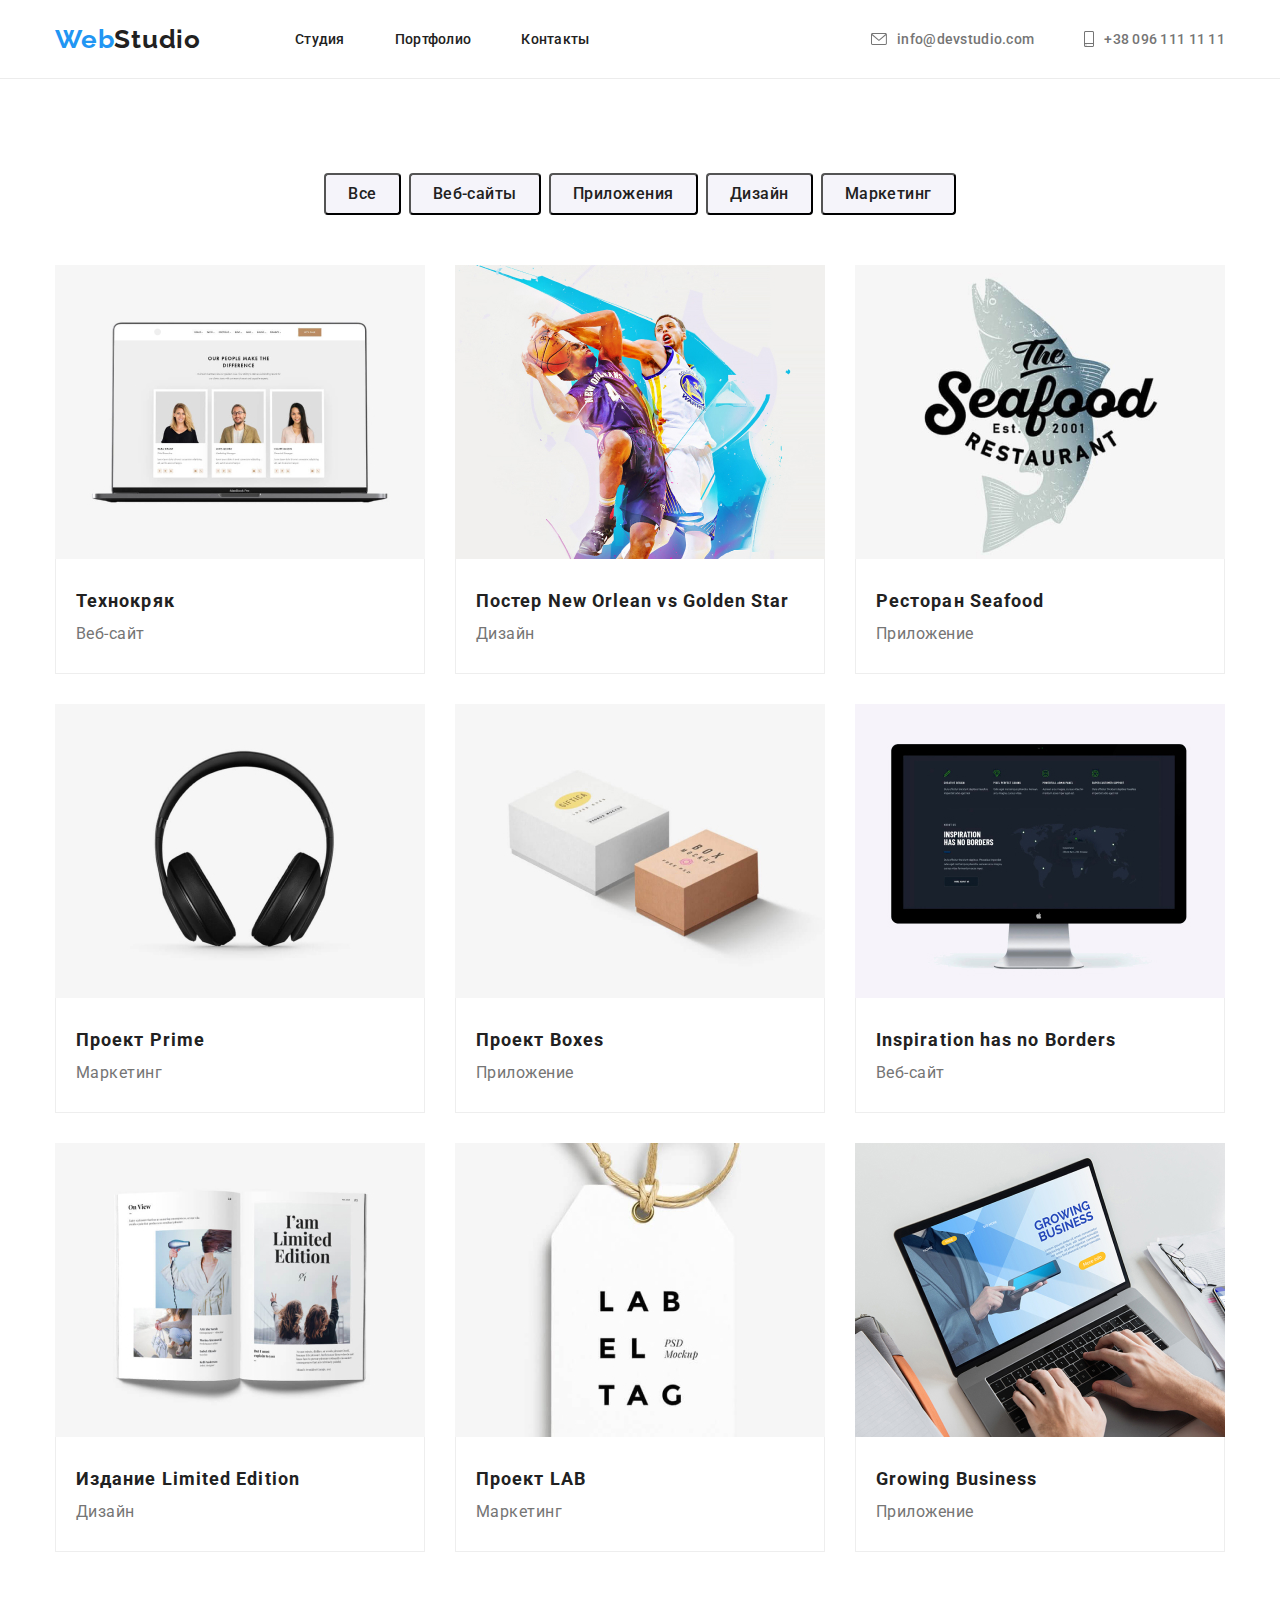
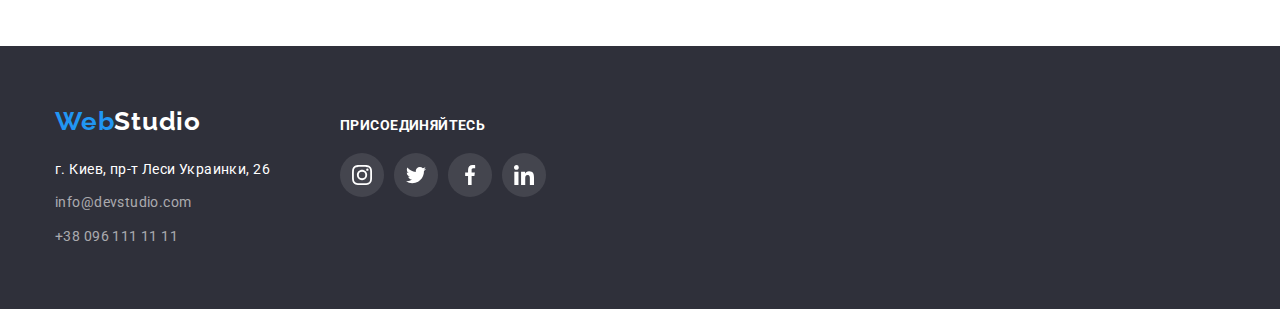
==== commit 11a50e1d: "upd fo hw" ====
--- a/portfolio.html
+++ b/portfolio.html
@@ -47,12 +47,24 @@
         </nav>
 
         <address class="address">
-          <a class="header-mail-link link" href="mailto:info@devstudio.com"
-            >info@devstudio.com</a
-          >
-          <a class="header-tel-link link" href="tel:380961111111"
-            >+38 096 111 11 11</a
-          >
+          <ul class="address-list list">
+            <li class="address-list-item">
+              <a class="header-mail-link link" href="mailto:info@devstudio.com">
+                <svg width="16px" height="12px" class="address-logo">
+                  <use href="./images/sprite.svg#email"></use>
+                </svg>
+                info@devstudio.com
+              </a>
+            </li>
+            <li class="address-list-item">
+              <a class="header-tel-link link" href="tel:380961111111">
+                <svg width="10px" height="16px" class="address-logo">
+                  <use href="./images/sprite.svg#smartphone"></use>
+                </svg>
+                +38 096 111 11 11
+              </a>
+            </li>
+          </ul>
         </address>
       </div>
     </header>
@@ -283,28 +295,28 @@
             <li class="footer-social-list-item">
               <a class="footer-social-list-item-link link" href="">
                 <svg width="20px" height="20px" class="social-link">
-                  <use href="./images/sprite.svg#icon-instagram"></use>
+                  <use href="./images/sprite.svg#instagram"></use>
                 </svg>
               </a>
             </li>
             <li class="footer-social-list-item">
               <a class="footer-social-list-item-link link" href="">
                 <svg width="20px" height="20px" class="social-link">
-                  <use href="./images/sprite.svg#icon-twitter"></use>
+                  <use href="./images/sprite.svg#twitter"></use>
                 </svg>
               </a>
             </li>
             <li class="footer-social-list-item">
               <a class="footer-social-list-item-link link" href="">
                 <svg width="20px" height="20px" class="social-link">
-                  <use href="./images/sprite.svg#icon-facebook"></use>
+                  <use href="./images/sprite.svg#facebook"></use>
                 </svg>
               </a>
             </li>
             <li class="footer-social-list-item">
               <a class="footer-social-list-item-link link" href="">
                 <svg width="20px" height="20px" class="social-link">
-                  <use href="./images/sprite.svg#icon-linkedin"></use>
+                  <use href="./images/sprite.svg#linkedin"></use>
                 </svg>
               </a>
             </li>
--- a/css/styles.css
+++ b/css/styles.css
@@ -98,7 +98,7 @@
 /*==============  HEADER  ==============*/
 
 .header {
-  padding: 32px 0;
+  padding-top: 32px 0;
   border-bottom: 1px solid #ececec;
 }
 
@@ -133,7 +133,7 @@
 }
 
 .navigation-list-item-link {
-  padding: 32px 0;
+  padding-top: 32px;
 
   color: var(--title-text-color);
 
@@ -154,7 +154,9 @@
 }
 .header-mail-link,
 .header-tel-link {
-  padding: 32px 0;
+  display: flex;
+  align-items: center;
+  padding: 31px 0;
 
   color: var(--primary-text-color);
 
@@ -397,14 +399,16 @@
   border-radius: 50%;
 }
 
-.team-social-list-item-link:hover {
+.team-social-list-item-link:hover,
+.team-social-list-item-link:focus {
   background-color: var(--accent-color);
 }
 
 .social-link {
   fill: var(--link-color);
 }
-.team-social-list-item-link:hover .social-link {
+.team-social-list-item-link:hover .social-link,
+.team-social-list-item-link:focus .social-link {
   fill: var(--secondary-bg-color);
 }
 
@@ -422,15 +426,28 @@
   justify-content: space-between;
 }
 
-.client-logo {
+.client-list-item-link {
+  display: flex;
+  align-items: center;
+  justify-content: center;
   width: 170px;
   height: 90px;
-  border: 1px solid #afb1b8;
+  border: 1px solid var(--link-color);
   box-sizing: border-box;
   border-radius: 4px;
 }
 
-.client-logo:hover {
+.client-logo {
+  fill: var(--link-color);
+}
+
+.client-list-item-link:hover,
+.client-list-item-link:focus {
+  border: 1px solid var(--accent-color);
+}
+
+.client-list-item-link:hover .client-logo,
+.client-list-item-link:focus .client-logo {
   fill: var(--accent-color);
 }
 /*==============  END CLIENT ==============*/
@@ -521,7 +538,8 @@
   fill: var(--secondary-title-color);
 }
 
-.footer-social-list-item-link:hover {
+.footer-social-list-item-link:hover,
+.footer-social-list-item-link:focus {
   background-color: var(--accent-color);
 }
 
@@ -589,6 +607,7 @@
   font-size: 16px;
   line-height: 30px;
   letter-spacing: 0.03em;
+  color: var(--primary-text-color);
 }
 
 .btn {
